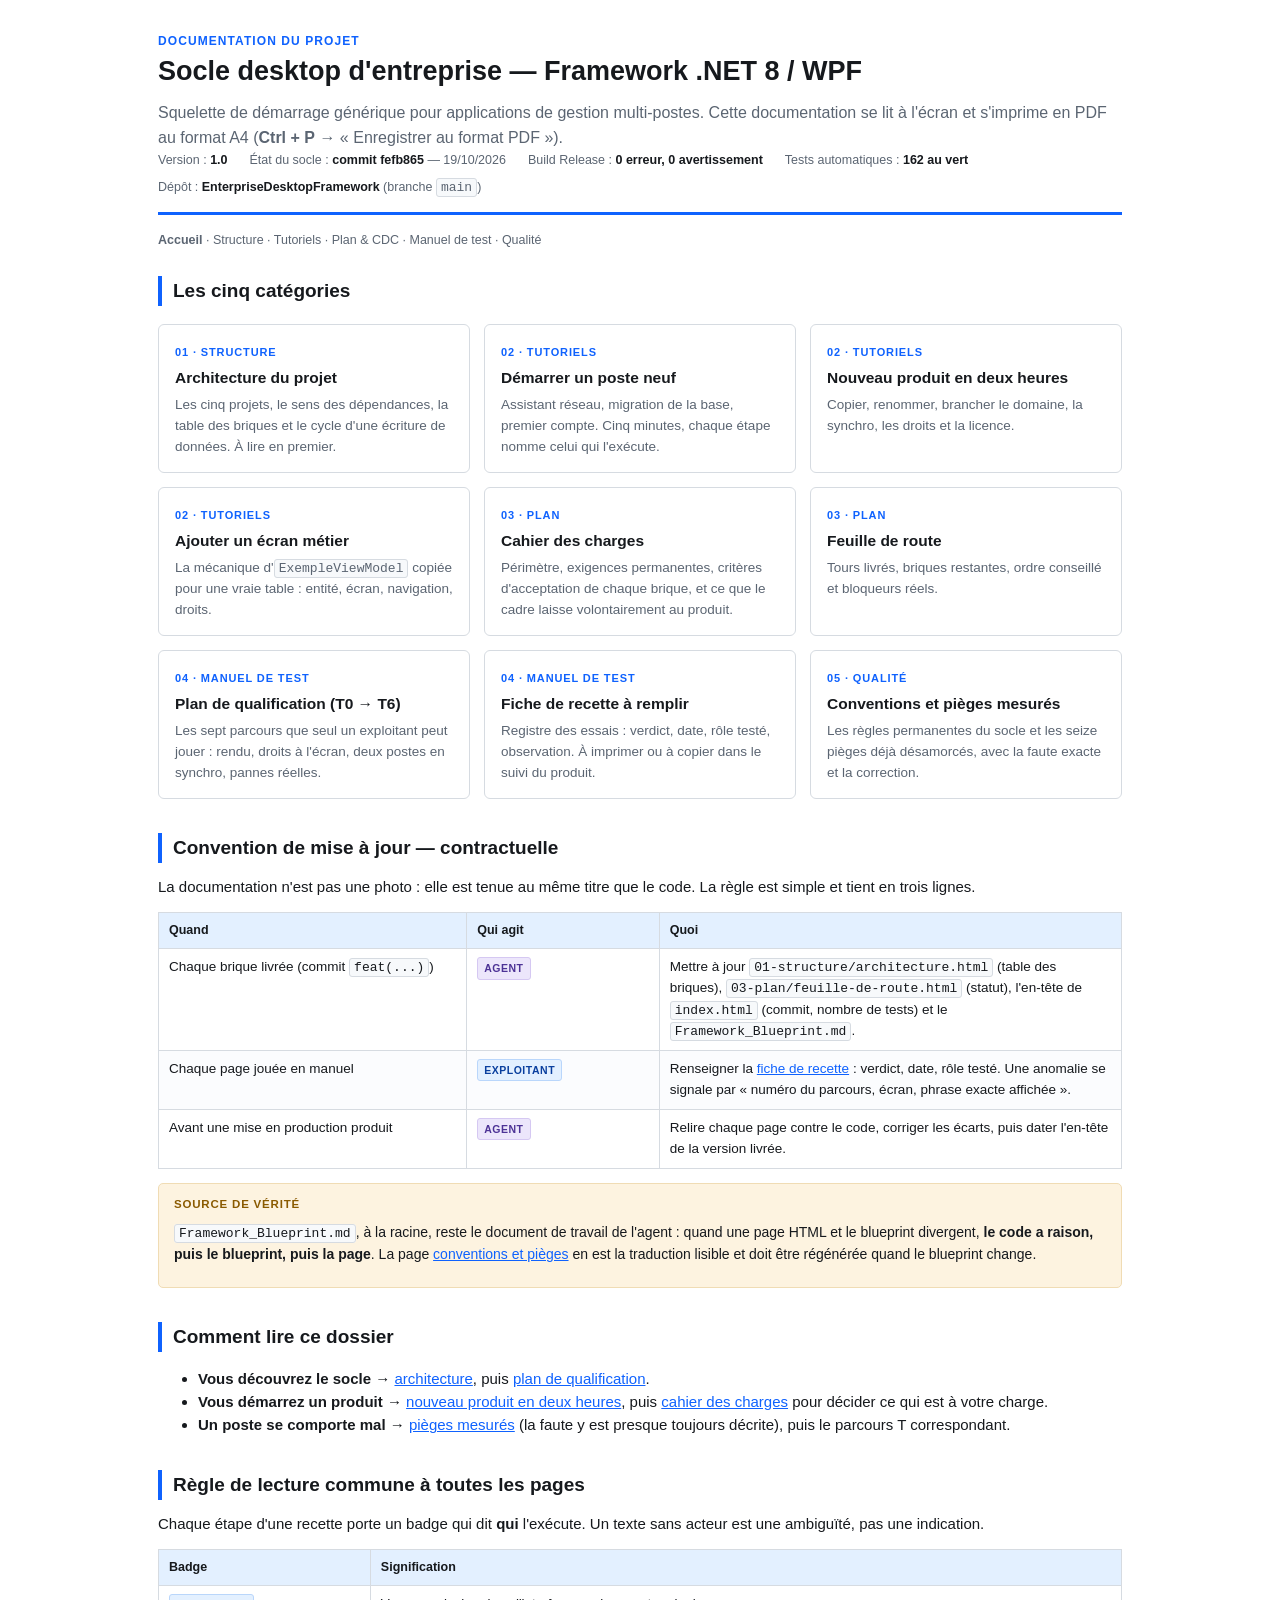
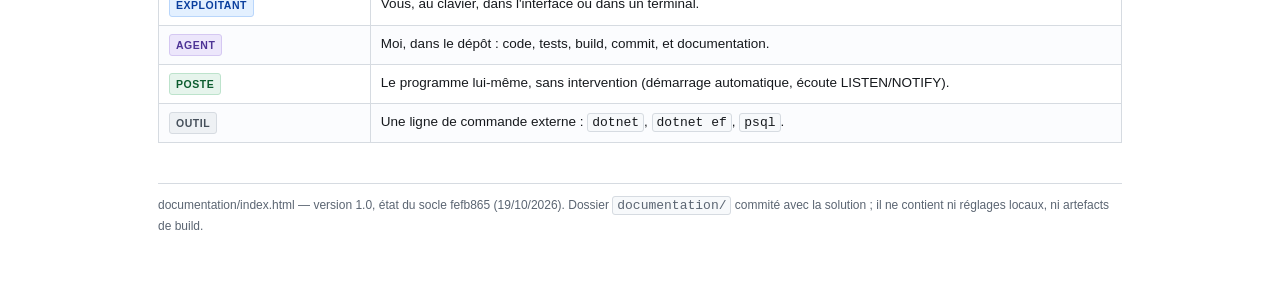
==== documentation/index.html @ ec5d283c "docs(doc) : dossier documentation HTML — structure, tutoriels, CDC, manuel de test, qualité Document" ====
<!DOCTYPE html>
<html lang="fr">
<head>
<meta charset="utf-8">
<meta name="viewport" content="width=device-width, initial-scale=1">
<title>Documentation — socle Framework .NET 8 / WPF</title>
<link rel="stylesheet" href="assets/doc.css">
</head>
<body>
<div class="wrap">

  <header class="page-head">
    <div class="rubrique">Documentation du projet</div>
    <h1>Socle desktop d'entreprise — Framework .NET 8 / WPF</h1>
    <p class="lede">Squelette de démarrage générique pour applications de gestion multi-postes.
      Cette documentation se lit à l'écran et s'imprime en PDF au format A4
      (<b>Ctrl&nbsp;+&nbsp;P</b> → «&nbsp;Enregistrer au format PDF&nbsp;»).</p>
    <div class="meta">
      <span>Version&nbsp;: <b>1.0</b></span>
      <span>État du socle&nbsp;: <b>commit fefb865</b> — 19/10/2026</span>
      <span>Build Release&nbsp;: <b>0 erreur, 0 avertissement</b></span>
      <span>Tests automatiques&nbsp;: <b>162 au vert</b></span>
      <span>Dépôt&nbsp;: <b>EnterpriseDesktopFramework</b> (branche <code>main</code>)</span>
    </div>
  </header>

  <nav class="fils">
    <b>Accueil</b> · Structure · Tutoriels · Plan &amp; CDC · Manuel de test · Qualité
  </nav>

  <h2>Les cinq catégories</h2>
  <div class="grille">
    <a class="carte" href="01-structure/architecture.html">
      <span class="dossier">01 · structure</span>
      <h3>Architecture du projet</h3>
      <p>Les cinq projets, le sens des dépendances, la table des briques et le cycle
        d'une écriture de données. À lire en premier.</p>
    </a>
    <a class="carte" href="02-tutoriels/demarrage-d-un-poste.html">
      <span class="dossier">02 · tutoriels</span>
      <h3>Démarrer un poste neuf</h3>
      <p>Assistant réseau, migration de la base, premier compte. Cinq minutes, chaque
        étape nomme celui qui l'exécute.</p>
    </a>
    <a class="carte" href="02-tutoriels/nouveau-produit.html">
      <span class="dossier">02 · tutoriels</span>
      <h3>Nouveau produit en deux heures</h3>
      <p>Copier, renommer, brancher le domaine, la synchro, les droits et la licence.</p>
    </a>
    <a class="carte" href="02-tutoriels/ajouter-ecran-metier.html">
      <span class="dossier">02 · tutoriels</span>
      <h3>Ajouter un écran métier</h3>
      <p>La mécanique d'<code>ExempleViewModel</code> copiée pour une vraie table :
        entité, écran, navigation, droits.</p>
    </a>
    <a class="carte" href="03-plan/cahier-des-charges.html">
      <span class="dossier">03 · plan</span>
      <h3>Cahier des charges</h3>
      <p>Périmètre, exigences permanentes, critères d'acceptation de chaque brique,
        et ce que le cadre laisse volontairement au produit.</p>
    </a>
    <a class="carte" href="03-plan/feuille-de-route.html">
      <span class="dossier">03 · plan</span>
      <h3>Feuille de route</h3>
      <p>Tours livrés, briques restantes, ordre conseillé et bloqueurs réels.</p>
    </a>
    <a class="carte" href="04-manuel-test/plan-de-qualification.html">
      <span class="dossier">04 · manuel de test</span>
      <h3>Plan de qualification (T0 → T6)</h3>
      <p>Les sept parcours que seul un exploitant peut jouer : rendu, droits à
        l'écran, deux postes en synchro, pannes réelles.</p>
    </a>
    <a class="carte" href="04-manuel-test/fiche-de-recette.html">
      <span class="dossier">04 · manuel de test</span>
      <h3>Fiche de recette à remplir</h3>
      <p>Registre des essais : verdict, date, rôle testé, observation. À imprimer
        ou à copier dans le suivi du produit.</p>
    </a>
    <a class="carte" href="05-qualite/conventions-et-pieges.html">
      <span class="dossier">05 · qualité</span>
      <h3>Conventions et pièges mesurés</h3>
      <p>Les règles permanentes du socle et les seize pièges déjà désamorcés,
        avec la faute exacte et la correction.</p>
    </a>
  </div>

  <h2>Convention de mise à jour — contractuelle</h2>
  <p>La documentation n'est pas une photo : elle est tenue au même titre que le code.
    La règle est simple et tient en trois lignes.</p>
  <table>
    <thead><tr><th style="width:32%">Quand</th><th style="width:20%">Qui agit</th><th>Quoi</th></tr></thead>
    <tbody>
      <tr>
        <td>Chaque brique livrée (commit <code>feat(...)</code>)</td>
        <td><span class="qui qui-agent">Agent</span></td>
        <td>Mettre à jour <code>01-structure/architecture.html</code> (table des briques),
          <code>03-plan/feuille-de-route.html</code> (statut), l'en-tête de <code>index.html</code>
          (commit, nombre de tests) et le <code>Framework_Blueprint.md</code>.</td>
      </tr>
      <tr>
        <td>Chaque page jouée en manuel</td>
        <td><span class="qui qui-vous">Exploitant</span></td>
        <td>Renseigner la <a href="04-manuel-test/fiche-de-recette.html">fiche de recette</a> :
          verdict, date, rôle testé. Une anomalie se signale par «&nbsp;numéro du parcours,
          écran, phrase exacte affichée&nbsp;».</td>
      </tr>
      <tr>
        <td>Avant une mise en production produit</td>
        <td><span class="qui qui-agent">Agent</span></td>
        <td>Relire chaque page contre le code, corriger les écarts, puis dater l'en-tête
          de la version livrée.</td>
      </tr>
    </tbody>
  </table>

  <div class="encadre attention">
    <span class="t">Source de vérité</span>
    <p><code>Framework_Blueprint.md</code>, à la racine, reste le document de travail de
      l'agent&nbsp;: quand une page HTML et le blueprint divergent, <b>le code a raison,
      puis le blueprint, puis la page</b>. La page <a href="05-qualite/conventions-et-pieges.html">conventions
      et pièges</a> en est la traduction lisible et doit être régénérée quand le blueprint change.</p>
  </div>

  <h2>Comment lire ce dossier</h2>
  <ul>
    <li><b>Vous découvrez le socle</b> → <a href="01-structure/architecture.html">architecture</a>,
      puis <a href="04-manuel-test/plan-de-qualification.html">plan de qualification</a>.</li>
    <li><b>Vous démarrez un produit</b> → <a href="02-tutoriels/nouveau-produit.html">nouveau produit
      en deux heures</a>, puis <a href="03-plan/cahier-des-charges.html">cahier des charges</a> pour
      décider ce qui est à votre charge.</li>
    <li><b>Un poste se comporte mal</b> → <a href="05-qualite/conventions-et-pieges.html">pièges mesurés</a>
      (la faute y est presque toujours décrite), puis le parcours T correspondant.</li>
  </ul>

  <h2>Règle de lecture commune à toutes les pages</h2>
  <p>Chaque étape d'une recette porte un badge qui dit <b>qui</b> l'exécute. Un texte
    sans acteur est une ambiguïté, pas une indication.</p>
  <table>
    <thead><tr><th style="width:22%">Badge</th><th>Signification</th></tr></thead>
    <tbody>
      <tr><td><span class="qui qui-vous">Exploitant</span></td>
        <td>Vous, au clavier, dans l'interface ou dans un terminal.</td></tr>
      <tr><td><span class="qui qui-agent">Agent</span></td>
        <td>Moi, dans le dépôt&nbsp;: code, tests, build, commit, et documentation.</td></tr>
      <tr><td><span class="qui qui-poste">Poste</span></td>
        <td>Le programme lui-même, sans intervention (démarrage automatique, écoute LISTEN/NOTIFY).</td></tr>
      <tr><td><span class="qui qui-outil">Outil</span></td>
        <td>Une ligne de commande externe&nbsp;: <code>dotnet</code>, <code>dotnet ef</code>, <code>psql</code>.</td></tr>
    </tbody>
  </table>

  <footer class="pied">
    documentation/index.html — version 1.0, état du socle fefb865 (19/10/2026).
    Dossier <code>documentation/</code> commité avec la solution ; il ne contient ni réglages
    locaux, ni artefacts de build.
  </footer>

</div>
</body>
</html>
---- documentation/assets/doc.css ----
/* Charte de la documentation du socle Framework — une seule feuille pour tout
   le dossier, pensée pour l'écran ET l'impression A4 (en-tête de page → PDF).
   Toute nouvelle page la référence en chemin relatif : ../assets/doc.css */

:root {
  --accent: #0f62fe;
  --accent-clair: #e3f0ff;
  --texte: #16191d;
  --texte-secondaire: #5b6572;
  --bord: #d6dbe1;
  --surface: #f7f9fb;
  --succes: #0e7a3c;
  --succes-clair: #e6f4ec;
  --alerte: #8a5a00;
  --alerte-clair: #fdf3e0;
  --danger: #b42318;
  --danger-clair: #fdeceb;
}

* { box-sizing: border-box; }

body {
  margin: 0;
  padding: 0;
  font-family: "Segoe UI", -apple-system, "Helvetica Neue", Arial, sans-serif;
  font-size: 15px;
  line-height: 1.55;
  color: var(--texte);
  background: #fff;
}

.wrap { max-width: 1020px; margin: 0 auto; padding: 32px 28px 72px; }

/* ── En-tête de page ─────────────────────────────────────────────── */
.page-head { border-bottom: 3px solid var(--accent); padding-bottom: 14px; margin-bottom: 6px; }
.page-head .rubrique {
  font-size: 12px; letter-spacing: .09em; text-transform: uppercase;
  color: var(--accent); font-weight: 700; margin-bottom: 4px;
}
.page-head h1 { font-size: 27px; line-height: 1.2; margin: 0 0 10px; font-weight: 650; }
.meta { display: flex; flex-wrap: wrap; gap: 8px 22px; font-size: 12.5px; color: var(--texte-secondaire); }
.meta b { color: var(--texte); font-weight: 600; }

.fils { font-size: 12.5px; margin: 16px 0 26px; color: var(--texte-secondaire); }
.fils a { color: var(--accent); text-decoration: none; }
.fils a:hover { text-decoration: underline; }

/* ── Titres courants ─────────────────────────────────────────────── */
h2 {
  font-size: 19px; margin: 34px 0 12px; padding-left: 11px;
  border-left: 4px solid var(--accent); font-weight: 650;
}
h3 { font-size: 15.5px; margin: 22px 0 8px; font-weight: 650; }
h2:first-of-type { margin-top: 24px; }
p { margin: 9px 0; }
.lede { font-size: 16px; color: var(--texte-secondaire); margin: 14px 0 0; }

/* ── Liens ───────────────────────────────────────────────────────── */
a { color: var(--accent); }
code {
  font-family: "Cascadia Mono", Consolas, "Courier New", monospace;
  font-size: 13px; background: var(--surface); border: 1px solid var(--bord);
  border-radius: 3px; padding: 1px 4px;
}
pre {
  background: var(--surface); border: 1px solid var(--bord); border-left: 3px solid var(--accent);
  border-radius: 4px; padding: 12px 14px; overflow-x: auto; margin: 12px 0;
}
pre code { background: none; border: none; padding: 0; font-size: 12.8px; line-height: 1.5; }

/* ── Tableaux ────────────────────────────────────────────────────── */
table { border-collapse: collapse; width: 100%; margin: 14px 0; font-size: 13.5px; }
th, td { border: 1px solid var(--bord); padding: 8px 10px; text-align: left; vertical-align: top; }
th { background: var(--accent-clair); font-weight: 650; font-size: 12.5px; }
tbody tr:nth-child(even) td { background: #fbfcfe; }

/* ── Badges d'acteur — « qui fait quoi » est obligatoire partout ──── */
.qui {
  display: inline-block; font-size: 10.5px; font-weight: 700; letter-spacing: .05em;
  text-transform: uppercase; border-radius: 3px; padding: 2px 6px; white-space: nowrap;
}
.qui-vous   { background: var(--accent-clair); color: #0a3f9e; border: 1px solid #b9d6fb; }
.qui-agent  { background: #ece6fb; color: #4d3396; border: 1px solid #d5c8f2; }
.qui-poste  { background: var(--succes-clair); color: #0b5c2e; border: 1px solid #bde3cc; }
.qui-outil  { background: #eef1f4; color: #46505b; border: 1px solid #d6dbe1; }

/* ── Statuts ─────────────────────────────────────────────────────── */
.statut { display: inline-block; font-size: 11.5px; font-weight: 650; border-radius: 10px; padding: 2px 9px; }
.livre    { background: var(--succes-clair); color: var(--succes); }
.en-cours { background: var(--alerte-clair); color: var(--alerte); }
.a-faire  { background: #eef1f4; color: #46505b; }
.hors     { background: var(--danger-clair); color: var(--danger); }

/* ── Encadrés ────────────────────────────────────────────────────── */
.encadre { border-radius: 5px; padding: 12px 15px; margin: 14px 0; border: 1px solid; font-size: 14px; }
.attendu   { background: var(--succes-clair); border-color: #bde3cc; }
.attendu .t { color: var(--succes); }
.attention { background: var(--alerte-clair); border-color: #f0dcb4; }
.attention .t { color: var(--alerte); }
.danger    { background: var(--danger-clair); border-color: #f3c7c3; }
.danger .t { color: var(--danger); }
.note      { background: var(--surface); border-color: var(--bord); }
.encadre .t { display: block; font-size: 11.5px; font-weight: 700; letter-spacing: .07em;
              text-transform: uppercase; margin-bottom: 5px; }

/* ── Parcours et fiches ──────────────────────────────────────────── */
.fiche {
  border: 1px solid var(--bord); border-radius: 6px; padding: 0 0 14px;
  margin: 18px 0; break-inside: avoid;
}
.fiche > h2 { margin: 0; padding: 11px 16px; border-left: none; border-bottom: 1px solid var(--bord);
              background: var(--surface); font-size: 16.5px; border-radius: 6px 6px 0 0; }
.fiche > .corps { padding: 0 16px; }
.pas { display: flex; gap: 12px; padding: 9px 0; border-bottom: 1px dashed #e6e9ee; break-inside: avoid; }
.pas:last-child { border-bottom: none; }
.pas .n {
  flex: 0 0 26px; height: 26px; border-radius: 13px; background: var(--accent); color: #fff;
  font-size: 12.5px; font-weight: 700; display: flex; align-items: center; justify-content: center;
}
.pas .c { flex: 1; }
.pas .c p:first-child { margin-top: 2px; }

/* ── Sommaire de catégorie (accueil) ─────────────────────────────── */
.grille { display: grid; grid-template-columns: repeat(auto-fit, minmax(290px, 1fr)); gap: 14px; margin: 18px 0; }
.carte {
  display: block; border: 1px solid var(--bord); border-radius: 6px; padding: 14px 16px;
  text-decoration: none; color: inherit; background: #fff; break-inside: avoid;
}
.carte:hover { border-color: var(--accent); box-shadow: 0 1px 5px rgba(15, 98, 254, .13); }
.carte .dossier { font-size: 11px; letter-spacing: .08em; text-transform: uppercase; color: var(--accent); font-weight: 700; }
.carte h3 { margin: 4px 0 5px; font-size: 15.5px; }
.carte p { margin: 0; font-size: 13.5px; color: var(--texte-secondaire); }

/* ── Champs à remplir de la fiche de recette ─────────────────────── */
.champ {
  display: inline-block; min-width: 120px; border-bottom: 1px solid #9aa4b0;
  height: 17px; vertical-align: bottom;
}
.couleur-case { background: #fffdf5; }

/* ── Pied de page ────────────────────────────────────────────────── */
.pied { margin-top: 40px; padding-top: 12px; border-top: 1px solid var(--bord);
        font-size: 12px; color: var(--texte-secondaire); }

/* ── Impression / PDF ────────────────────────────────────────────── */
@media print {
  body { font-size: 10.5pt; }
  .wrap { max-width: none; padding: 0; }
  .fils, .no-print { display: none !important; }
  a { color: inherit; text-decoration: none; }
  h2, .carte, .fiche, pre, table { break-inside: avoid; }
  @page { size: A4; margin: 16mm 14mm; }
}
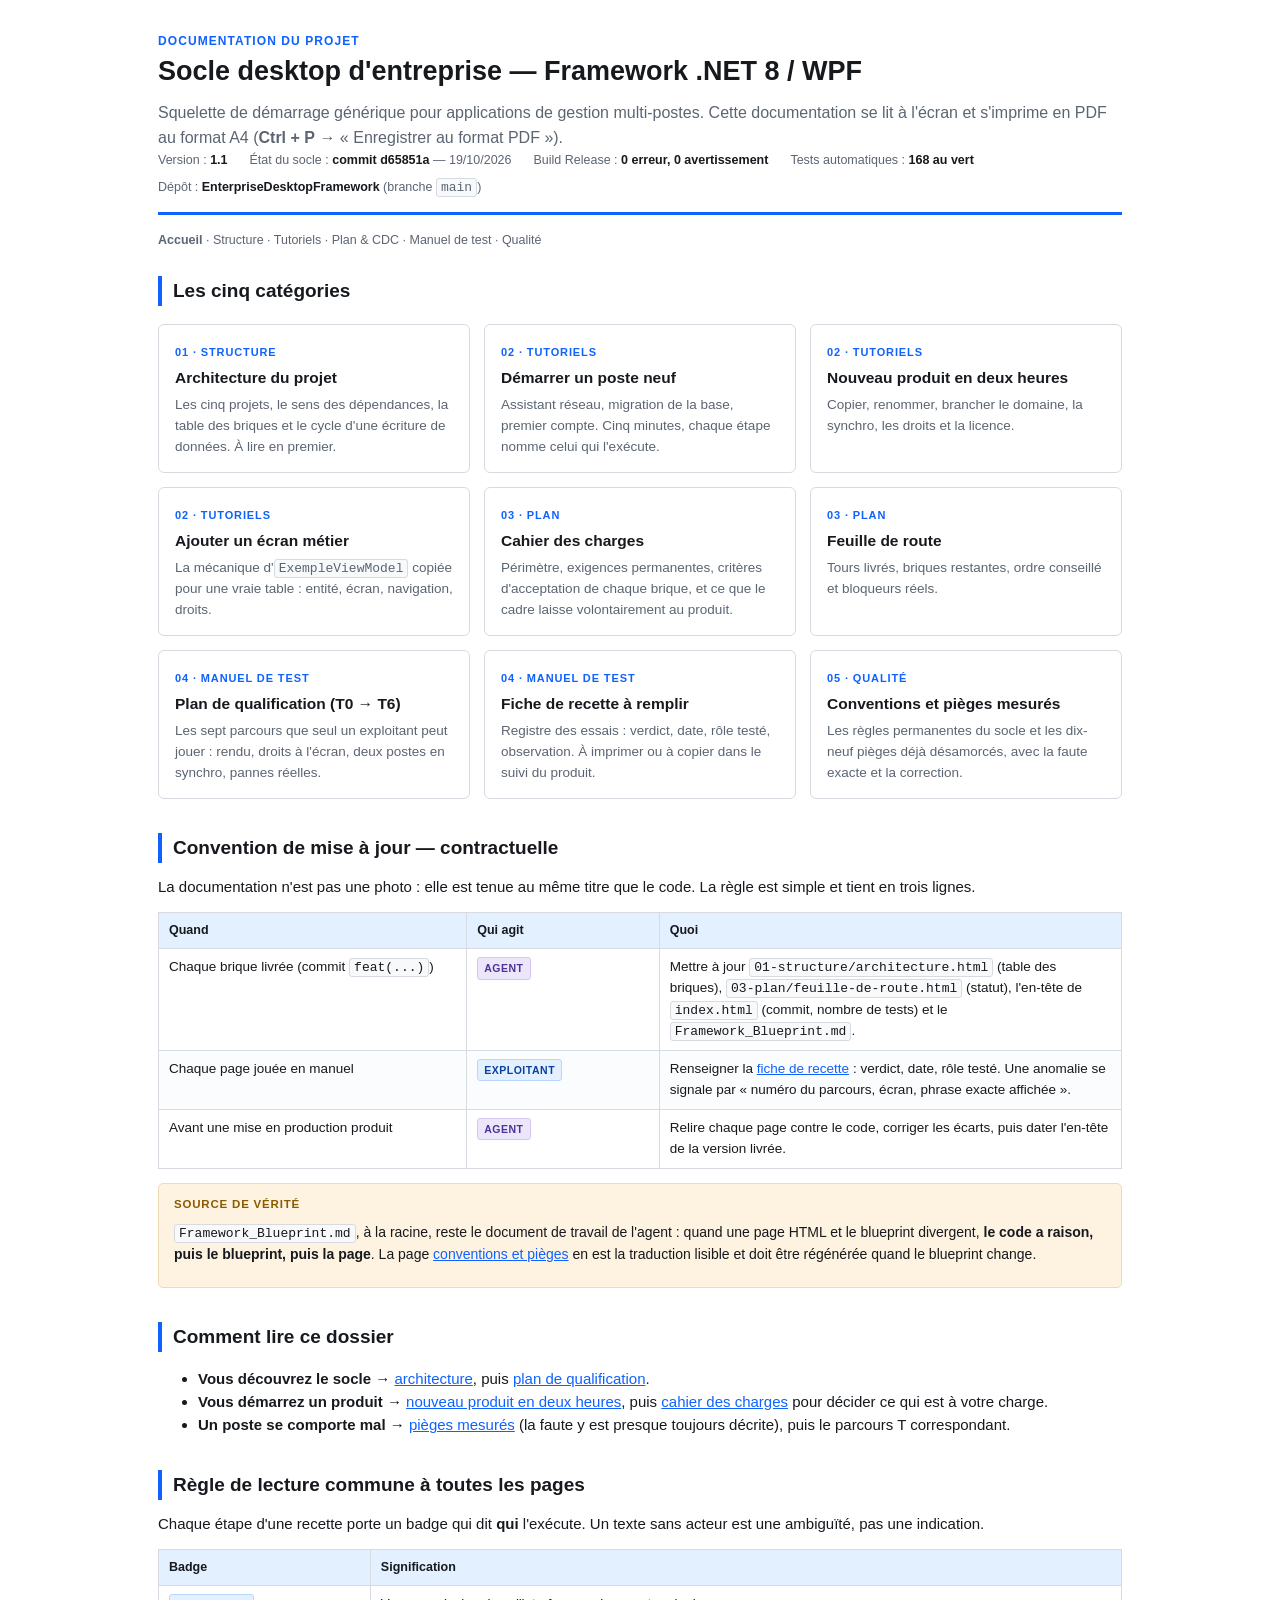
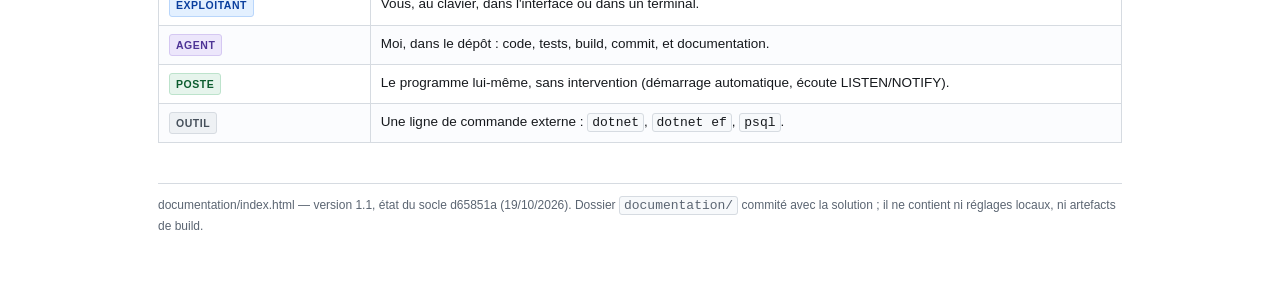
==== commit 160afe93: "docs(doc) : alignement sur d65851a — premier jeu manuel réellement joué Application du contrat de mi" ====
--- a/documentation/index.html
+++ b/documentation/index.html
@@ -16,10 +16,10 @@
       Cette documentation se lit à l'écran et s'imprime en PDF au format A4
       (<b>Ctrl&nbsp;+&nbsp;P</b> → «&nbsp;Enregistrer au format PDF&nbsp;»).</p>
     <div class="meta">
-      <span>Version&nbsp;: <b>1.0</b></span>
-      <span>État du socle&nbsp;: <b>commit fefb865</b> — 19/10/2026</span>
+      <span>Version&nbsp;: <b>1.1</b></span>
+      <span>État du socle&nbsp;: <b>commit d65851a</b> — 19/10/2026</span>
       <span>Build Release&nbsp;: <b>0 erreur, 0 avertissement</b></span>
-      <span>Tests automatiques&nbsp;: <b>162 au vert</b></span>
+      <span>Tests automatiques&nbsp;: <b>168 au vert</b></span>
       <span>Dépôt&nbsp;: <b>EnterpriseDesktopFramework</b> (branche <code>main</code>)</span>
     </div>
   </header>
@@ -79,7 +79,7 @@
     <a class="carte" href="05-qualite/conventions-et-pieges.html">
       <span class="dossier">05 · qualité</span>
       <h3>Conventions et pièges mesurés</h3>
-      <p>Les règles permanentes du socle et les seize pièges déjà désamorcés,
+      <p>Les règles permanentes du socle et les dix-neuf pièges déjà désamorcés,
         avec la faute exacte et la correction.</p>
     </a>
   </div>
@@ -150,7 +150,7 @@
   </table>
 
   <footer class="pied">
-    documentation/index.html — version 1.0, état du socle fefb865 (19/10/2026).
+    documentation/index.html — version 1.1, état du socle d65851a (19/10/2026).
     Dossier <code>documentation/</code> commité avec la solution ; il ne contient ni réglages
     locaux, ni artefacts de build.
   </footer>
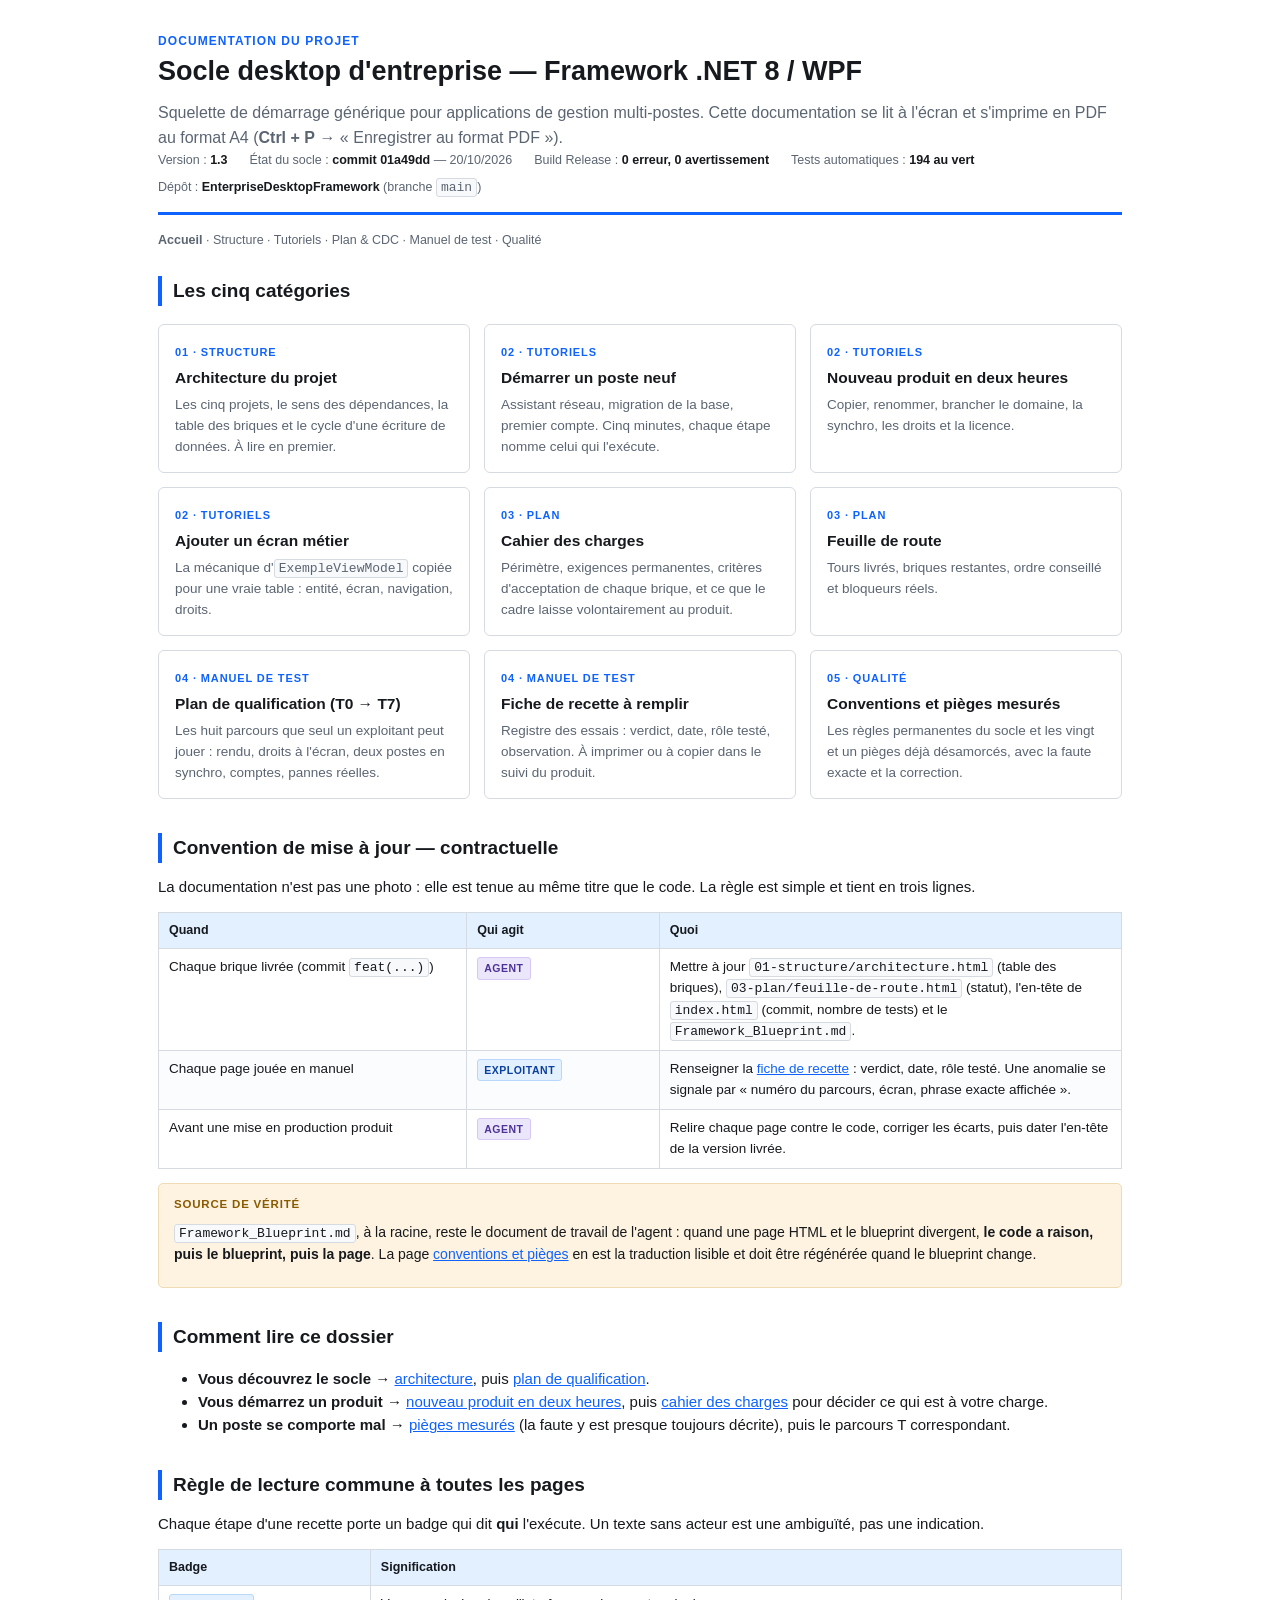
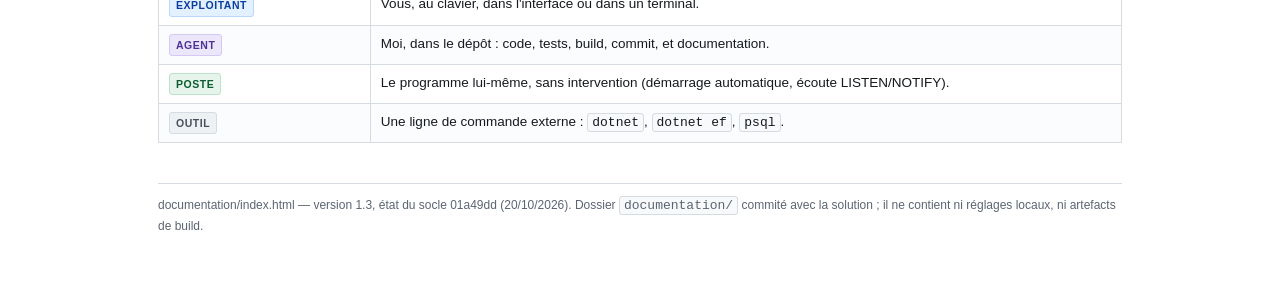
==== commit 8c6b14f2: "docs(doc) : alignement sur l'écran Comptes — T7 ajouté, le second compte sans SQL L'exploitant deman" ====
--- a/documentation/index.html
+++ b/documentation/index.html
@@ -16,10 +16,10 @@
       Cette documentation se lit à l'écran et s'imprime en PDF au format A4
       (<b>Ctrl&nbsp;+&nbsp;P</b> → «&nbsp;Enregistrer au format PDF&nbsp;»).</p>
     <div class="meta">
-      <span>Version&nbsp;: <b>1.1</b></span>
-      <span>État du socle&nbsp;: <b>commit d65851a</b> — 19/10/2026</span>
+      <span>Version&nbsp;: <b>1.3</b></span>
+      <span>État du socle&nbsp;: <b>commit 01a49dd</b> — 20/10/2026</span>
       <span>Build Release&nbsp;: <b>0 erreur, 0 avertissement</b></span>
-      <span>Tests automatiques&nbsp;: <b>168 au vert</b></span>
+      <span>Tests automatiques&nbsp;: <b>194 au vert</b></span>
       <span>Dépôt&nbsp;: <b>EnterpriseDesktopFramework</b> (branche <code>main</code>)</span>
     </div>
   </header>
@@ -66,9 +66,9 @@
     </a>
     <a class="carte" href="04-manuel-test/plan-de-qualification.html">
       <span class="dossier">04 · manuel de test</span>
-      <h3>Plan de qualification (T0 → T6)</h3>
-      <p>Les sept parcours que seul un exploitant peut jouer : rendu, droits à
-        l'écran, deux postes en synchro, pannes réelles.</p>
+      <h3>Plan de qualification (T0 → T7)</h3>
+      <p>Les huit parcours que seul un exploitant peut jouer : rendu, droits à
+        l'écran, deux postes en synchro, comptes, pannes réelles.</p>
     </a>
     <a class="carte" href="04-manuel-test/fiche-de-recette.html">
       <span class="dossier">04 · manuel de test</span>
@@ -79,7 +79,7 @@
     <a class="carte" href="05-qualite/conventions-et-pieges.html">
       <span class="dossier">05 · qualité</span>
       <h3>Conventions et pièges mesurés</h3>
-      <p>Les règles permanentes du socle et les dix-neuf pièges déjà désamorcés,
+      <p>Les règles permanentes du socle et les vingt et un pièges déjà désamorcés,
         avec la faute exacte et la correction.</p>
     </a>
   </div>
@@ -150,7 +150,7 @@
   </table>
 
   <footer class="pied">
-    documentation/index.html — version 1.1, état du socle d65851a (19/10/2026).
+    documentation/index.html — version 1.3, état du socle 01a49dd (20/10/2026).
     Dossier <code>documentation/</code> commité avec la solution ; il ne contient ni réglages
     locaux, ni artefacts de build.
   </footer>
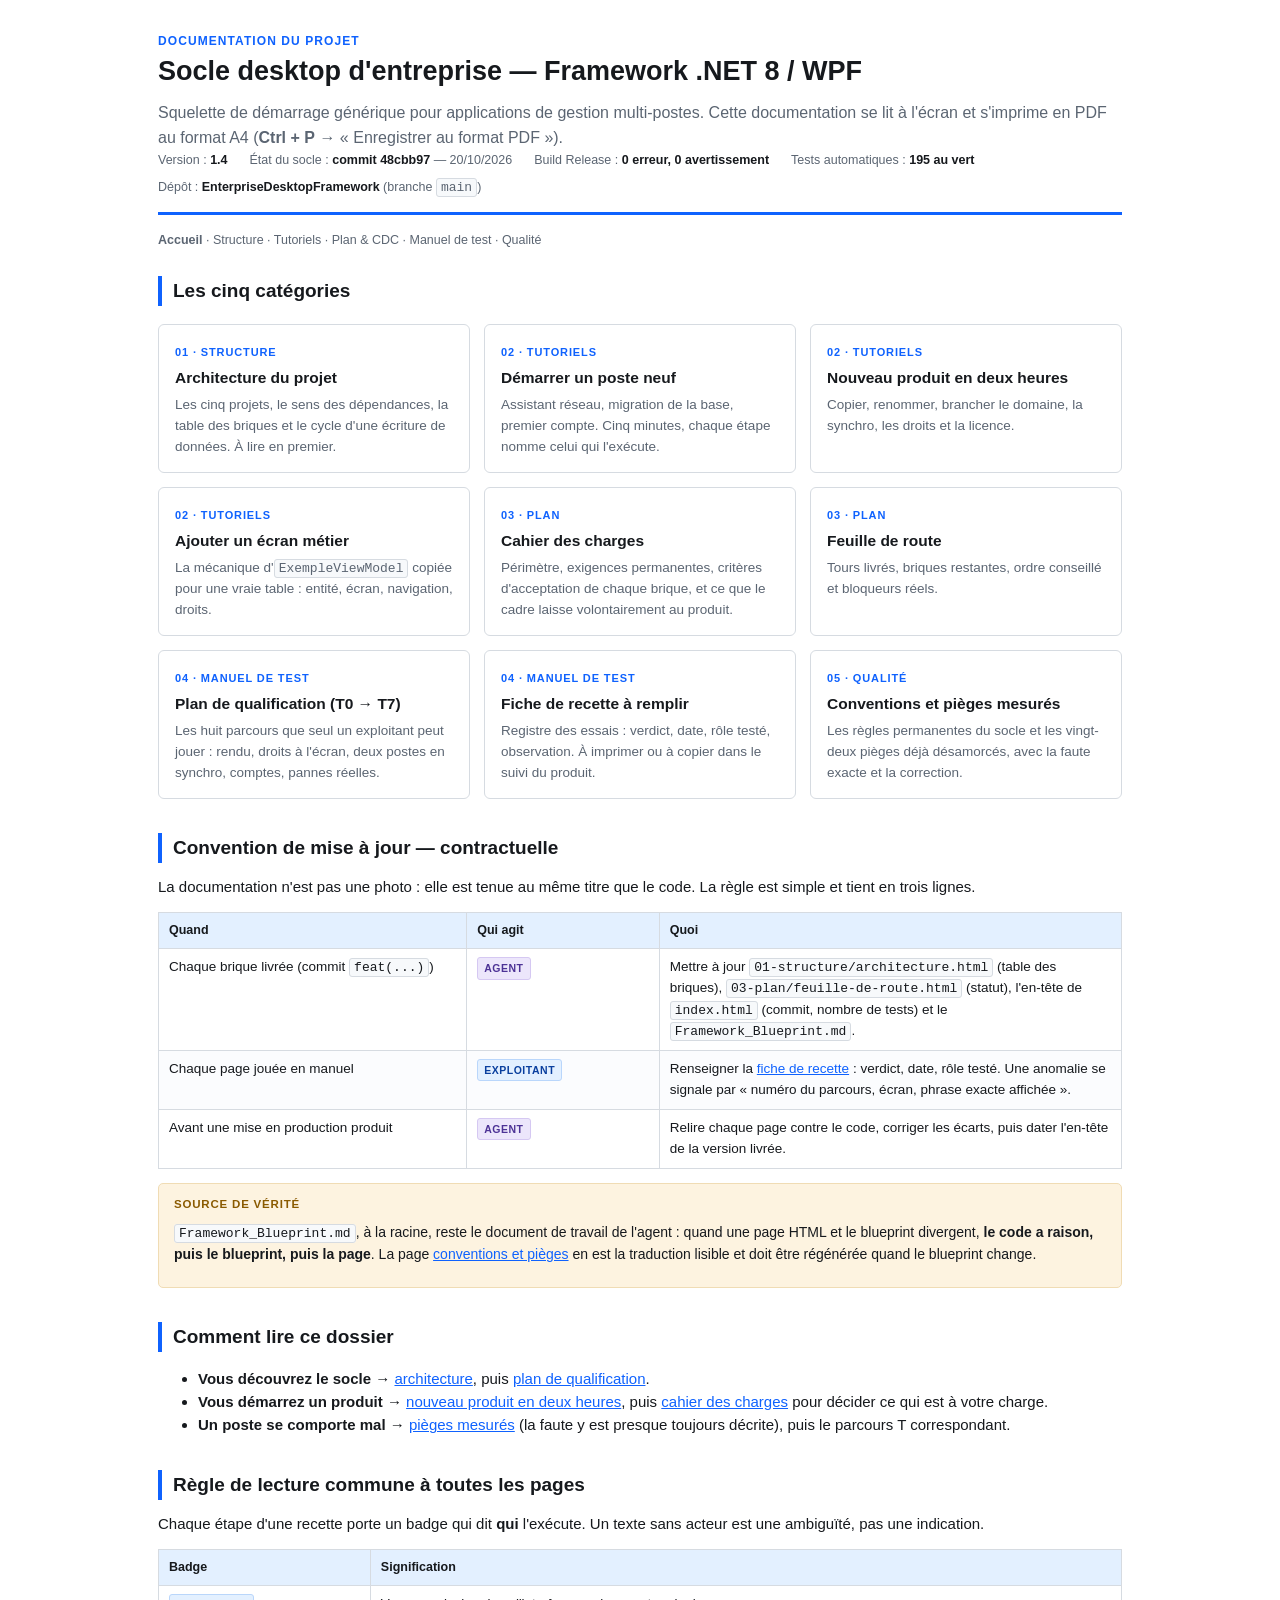
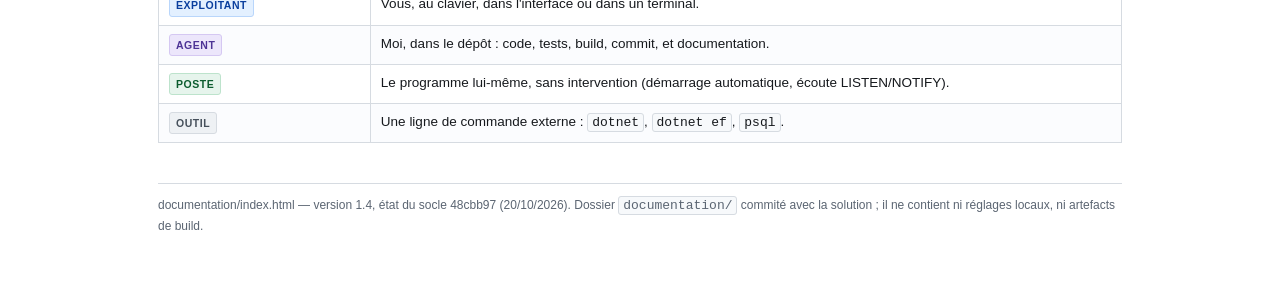
==== commit 9535dab6: "docs(doc) : anomalie T5 consignée — le bouton Recharger était bien un défaut L'exploitant a créé son" ====
--- a/documentation/index.html
+++ b/documentation/index.html
@@ -16,10 +16,10 @@
       Cette documentation se lit à l'écran et s'imprime en PDF au format A4
       (<b>Ctrl&nbsp;+&nbsp;P</b> → «&nbsp;Enregistrer au format PDF&nbsp;»).</p>
     <div class="meta">
-      <span>Version&nbsp;: <b>1.3</b></span>
-      <span>État du socle&nbsp;: <b>commit 01a49dd</b> — 20/10/2026</span>
+      <span>Version&nbsp;: <b>1.4</b></span>
+      <span>État du socle&nbsp;: <b>commit 48cbb97</b> — 20/10/2026</span>
       <span>Build Release&nbsp;: <b>0 erreur, 0 avertissement</b></span>
-      <span>Tests automatiques&nbsp;: <b>194 au vert</b></span>
+      <span>Tests automatiques&nbsp;: <b>195 au vert</b></span>
       <span>Dépôt&nbsp;: <b>EnterpriseDesktopFramework</b> (branche <code>main</code>)</span>
     </div>
   </header>
@@ -79,7 +79,7 @@
     <a class="carte" href="05-qualite/conventions-et-pieges.html">
       <span class="dossier">05 · qualité</span>
       <h3>Conventions et pièges mesurés</h3>
-      <p>Les règles permanentes du socle et les vingt et un pièges déjà désamorcés,
+      <p>Les règles permanentes du socle et les vingt-deux pièges déjà désamorcés,
         avec la faute exacte et la correction.</p>
     </a>
   </div>
@@ -150,7 +150,7 @@
   </table>
 
   <footer class="pied">
-    documentation/index.html — version 1.3, état du socle 01a49dd (20/10/2026).
+    documentation/index.html — version 1.4, état du socle 48cbb97 (20/10/2026).
     Dossier <code>documentation/</code> commité avec la solution ; il ne contient ni réglages
     locaux, ni artefacts de build.
   </footer>
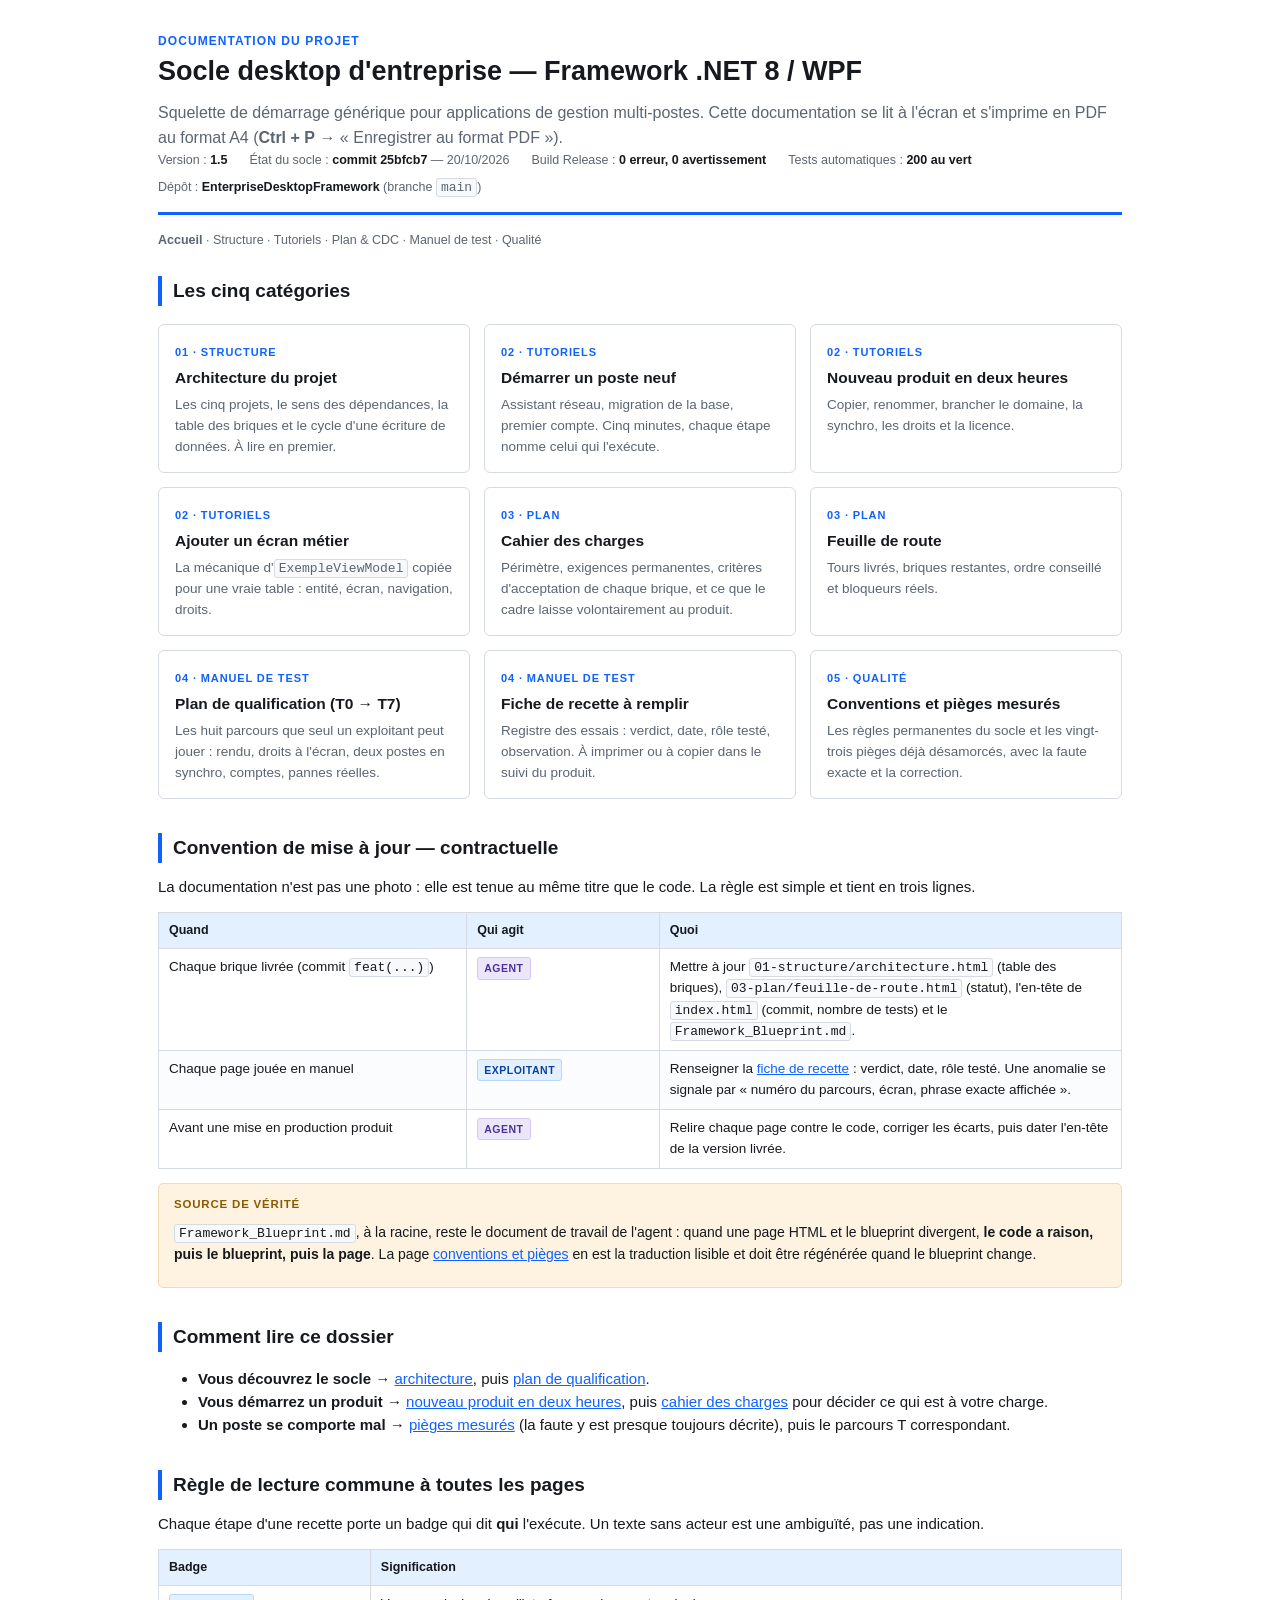
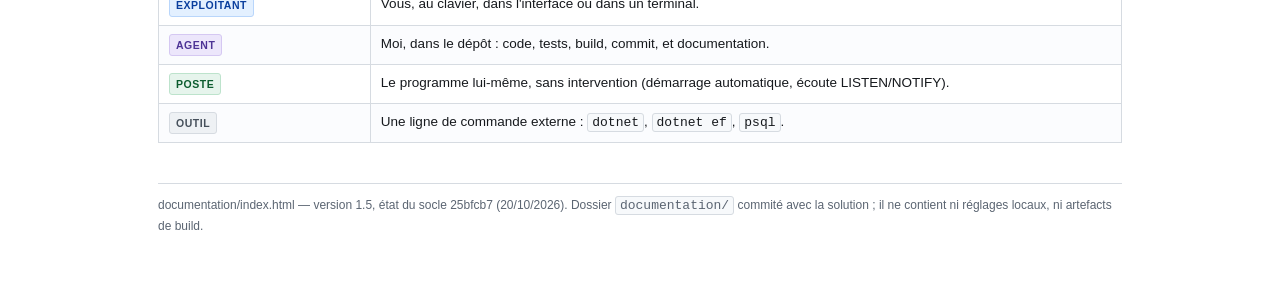
==== commit f56df007: "docs(doc) : alignement sur 25bfcb7 — « Porté par » à l'écran Rôles La brique de code ajoute une lect" ====
--- a/documentation/index.html
+++ b/documentation/index.html
@@ -16,10 +16,10 @@
       Cette documentation se lit à l'écran et s'imprime en PDF au format A4
       (<b>Ctrl&nbsp;+&nbsp;P</b> → «&nbsp;Enregistrer au format PDF&nbsp;»).</p>
     <div class="meta">
-      <span>Version&nbsp;: <b>1.4</b></span>
-      <span>État du socle&nbsp;: <b>commit 48cbb97</b> — 20/10/2026</span>
+      <span>Version&nbsp;: <b>1.5</b></span>
+      <span>État du socle&nbsp;: <b>commit 25bfcb7</b> — 20/10/2026</span>
       <span>Build Release&nbsp;: <b>0 erreur, 0 avertissement</b></span>
-      <span>Tests automatiques&nbsp;: <b>195 au vert</b></span>
+      <span>Tests automatiques&nbsp;: <b>200 au vert</b></span>
       <span>Dépôt&nbsp;: <b>EnterpriseDesktopFramework</b> (branche <code>main</code>)</span>
     </div>
   </header>
@@ -79,7 +79,7 @@
     <a class="carte" href="05-qualite/conventions-et-pieges.html">
       <span class="dossier">05 · qualité</span>
       <h3>Conventions et pièges mesurés</h3>
-      <p>Les règles permanentes du socle et les vingt-deux pièges déjà désamorcés,
+      <p>Les règles permanentes du socle et les vingt-trois pièges déjà désamorcés,
         avec la faute exacte et la correction.</p>
     </a>
   </div>
@@ -150,7 +150,7 @@
   </table>
 
   <footer class="pied">
-    documentation/index.html — version 1.4, état du socle 48cbb97 (20/10/2026).
+    documentation/index.html — version 1.5, état du socle 25bfcb7 (20/10/2026).
     Dossier <code>documentation/</code> commité avec la solution ; il ne contient ni réglages
     locaux, ni artefacts de build.
   </footer>
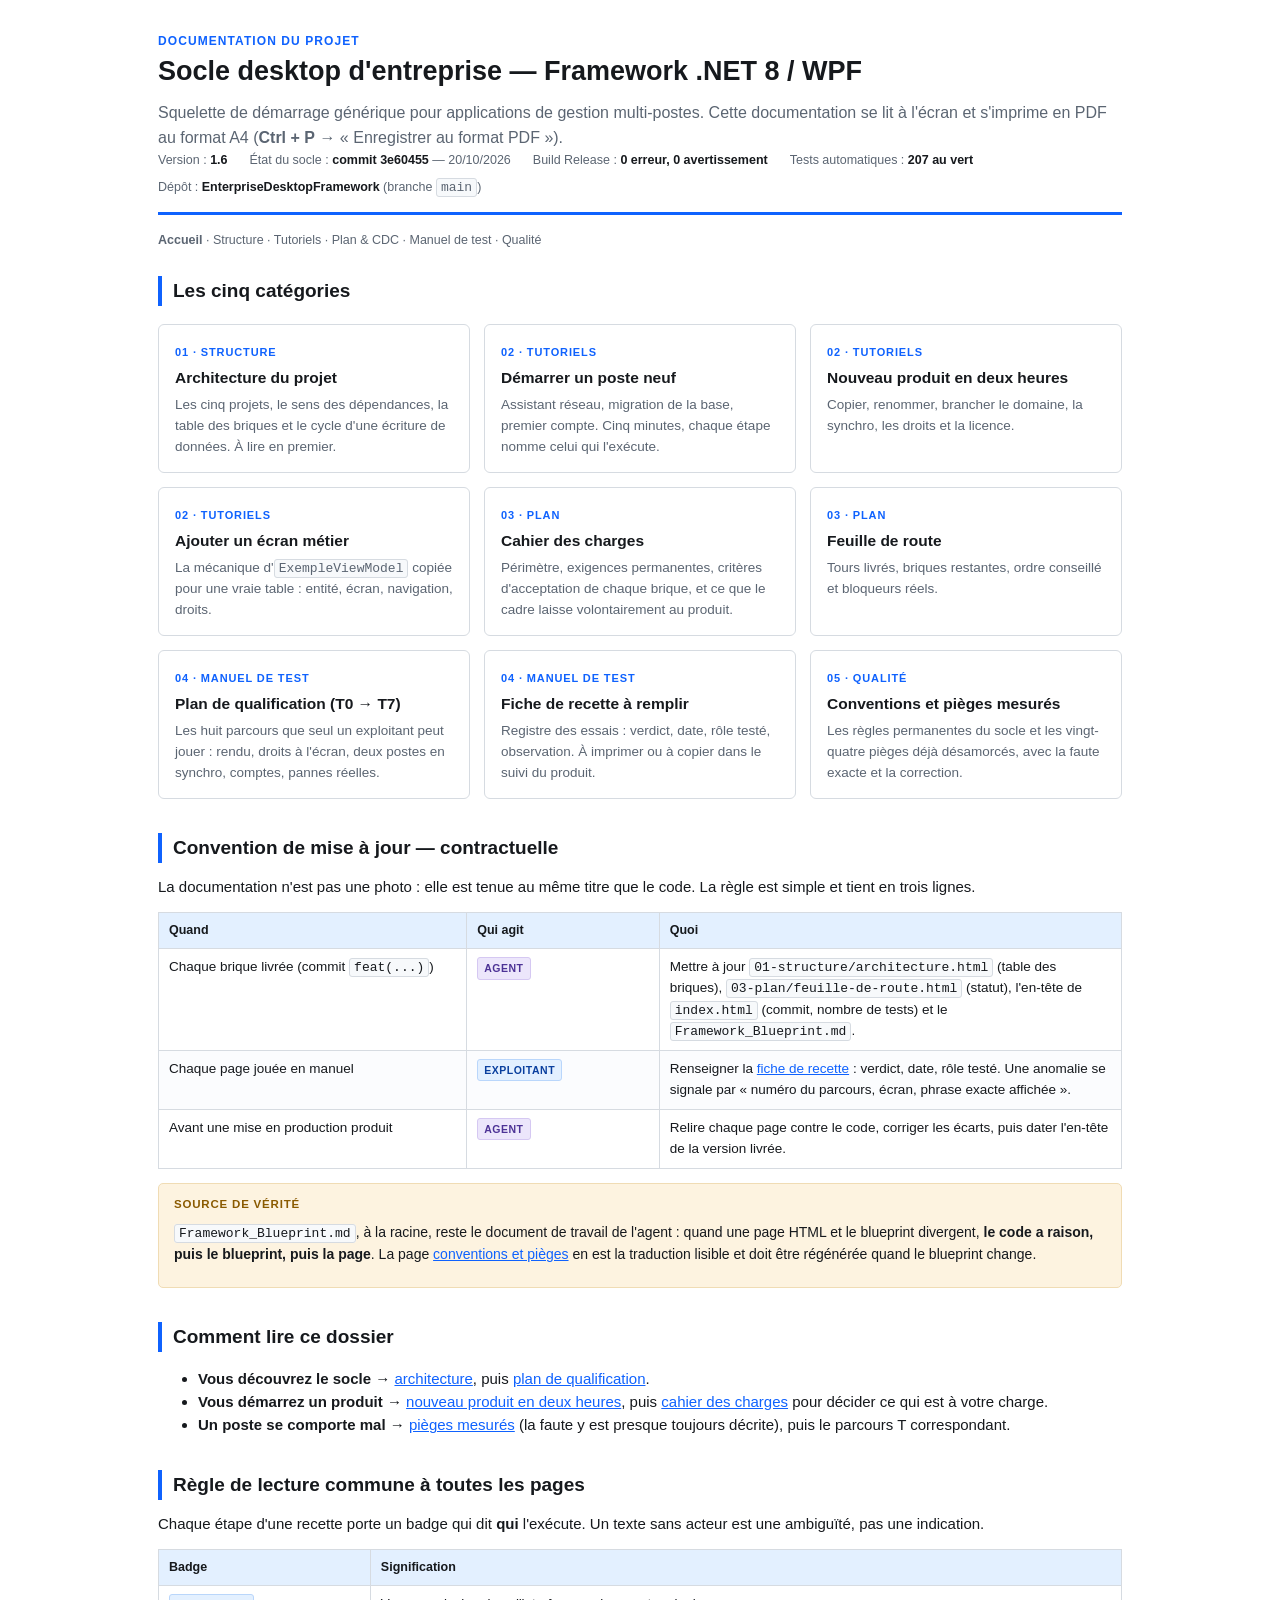
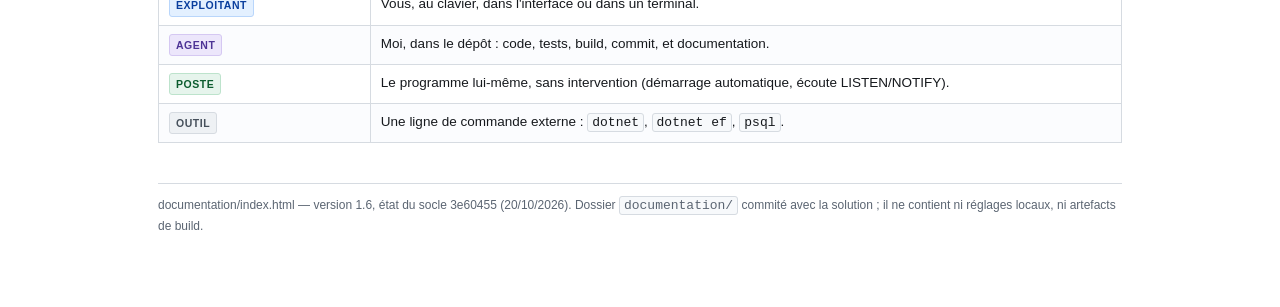
==== commit 4806340b: "docs(doc) : alignement sur 3e60455 — le crash de rendu est consigné L'Exploitant a ouvert un écran q" ====
--- a/documentation/index.html
+++ b/documentation/index.html
@@ -16,10 +16,10 @@
       Cette documentation se lit à l'écran et s'imprime en PDF au format A4
       (<b>Ctrl&nbsp;+&nbsp;P</b> → «&nbsp;Enregistrer au format PDF&nbsp;»).</p>
     <div class="meta">
-      <span>Version&nbsp;: <b>1.5</b></span>
-      <span>État du socle&nbsp;: <b>commit 25bfcb7</b> — 20/10/2026</span>
+      <span>Version&nbsp;: <b>1.6</b></span>
+      <span>État du socle&nbsp;: <b>commit 3e60455</b> — 20/10/2026</span>
       <span>Build Release&nbsp;: <b>0 erreur, 0 avertissement</b></span>
-      <span>Tests automatiques&nbsp;: <b>200 au vert</b></span>
+      <span>Tests automatiques&nbsp;: <b>207 au vert</b></span>
       <span>Dépôt&nbsp;: <b>EnterpriseDesktopFramework</b> (branche <code>main</code>)</span>
     </div>
   </header>
@@ -79,7 +79,7 @@
     <a class="carte" href="05-qualite/conventions-et-pieges.html">
       <span class="dossier">05 · qualité</span>
       <h3>Conventions et pièges mesurés</h3>
-      <p>Les règles permanentes du socle et les vingt-trois pièges déjà désamorcés,
+      <p>Les règles permanentes du socle et les vingt-quatre pièges déjà désamorcés,
         avec la faute exacte et la correction.</p>
     </a>
   </div>
@@ -150,7 +150,7 @@
   </table>
 
   <footer class="pied">
-    documentation/index.html — version 1.5, état du socle 25bfcb7 (20/10/2026).
+    documentation/index.html — version 1.6, état du socle 3e60455 (20/10/2026).
     Dossier <code>documentation/</code> commité avec la solution ; il ne contient ni réglages
     locaux, ni artefacts de build.
   </footer>
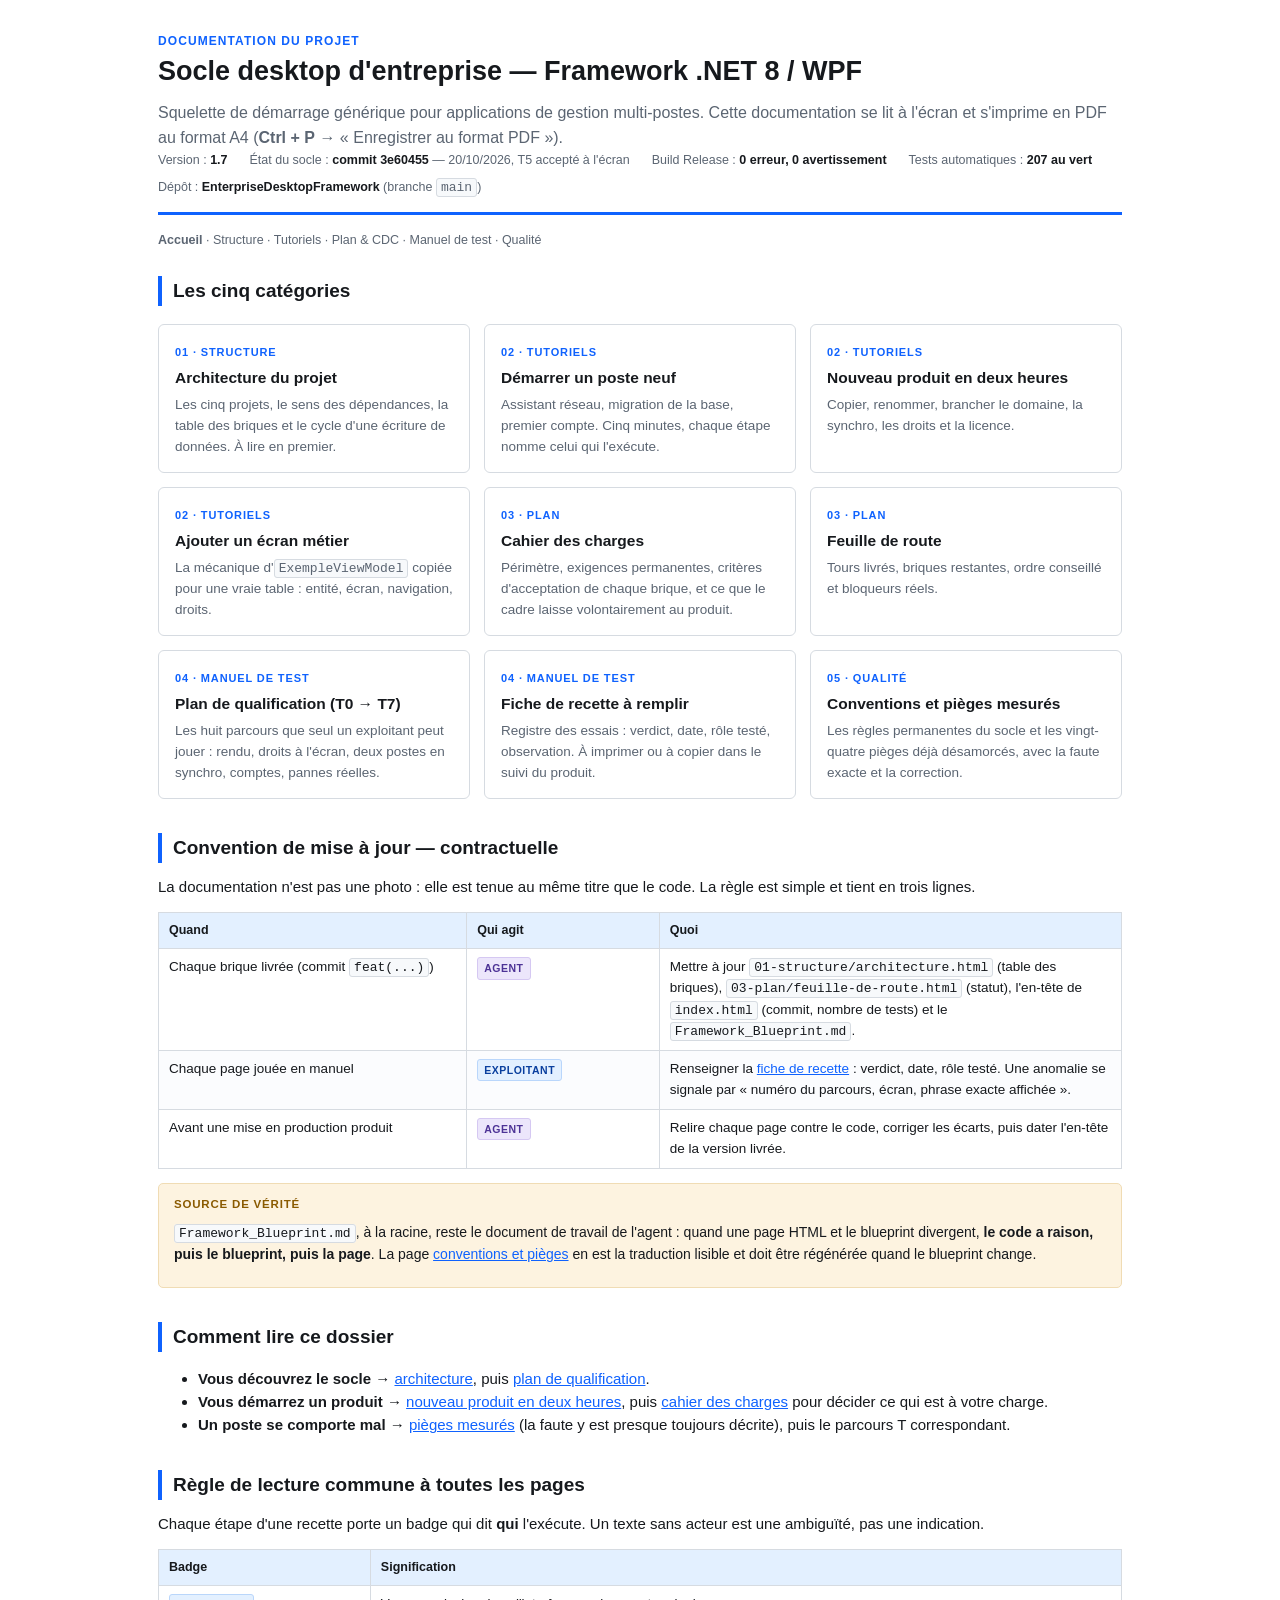
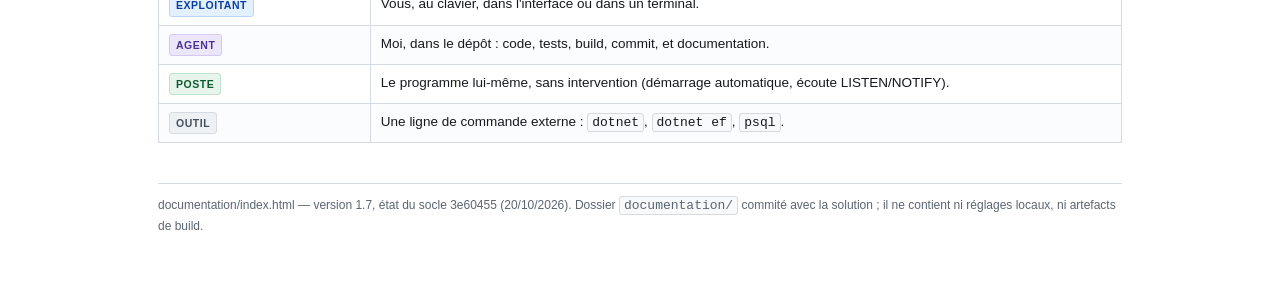
==== commit 558072df: "docs(doc) : T5 accepté à l'écran — le premier verdict venu d'un écran ouvert L'exploitant a rejoué T" ====
--- a/documentation/index.html
+++ b/documentation/index.html
@@ -16,8 +16,8 @@
       Cette documentation se lit à l'écran et s'imprime en PDF au format A4
       (<b>Ctrl&nbsp;+&nbsp;P</b> → «&nbsp;Enregistrer au format PDF&nbsp;»).</p>
     <div class="meta">
-      <span>Version&nbsp;: <b>1.6</b></span>
-      <span>État du socle&nbsp;: <b>commit 3e60455</b> — 20/10/2026</span>
+      <span>Version&nbsp;: <b>1.7</b></span>
+      <span>État du socle&nbsp;: <b>commit 3e60455</b> — 20/10/2026, T5 accepté à l'écran</span>
       <span>Build Release&nbsp;: <b>0 erreur, 0 avertissement</b></span>
       <span>Tests automatiques&nbsp;: <b>207 au vert</b></span>
       <span>Dépôt&nbsp;: <b>EnterpriseDesktopFramework</b> (branche <code>main</code>)</span>
@@ -150,7 +150,7 @@
   </table>
 
   <footer class="pied">
-    documentation/index.html — version 1.6, état du socle 3e60455 (20/10/2026).
+    documentation/index.html — version 1.7, état du socle 3e60455 (20/10/2026).
     Dossier <code>documentation/</code> commité avec la solution ; il ne contient ni réglages
     locaux, ni artefacts de build.
   </footer>
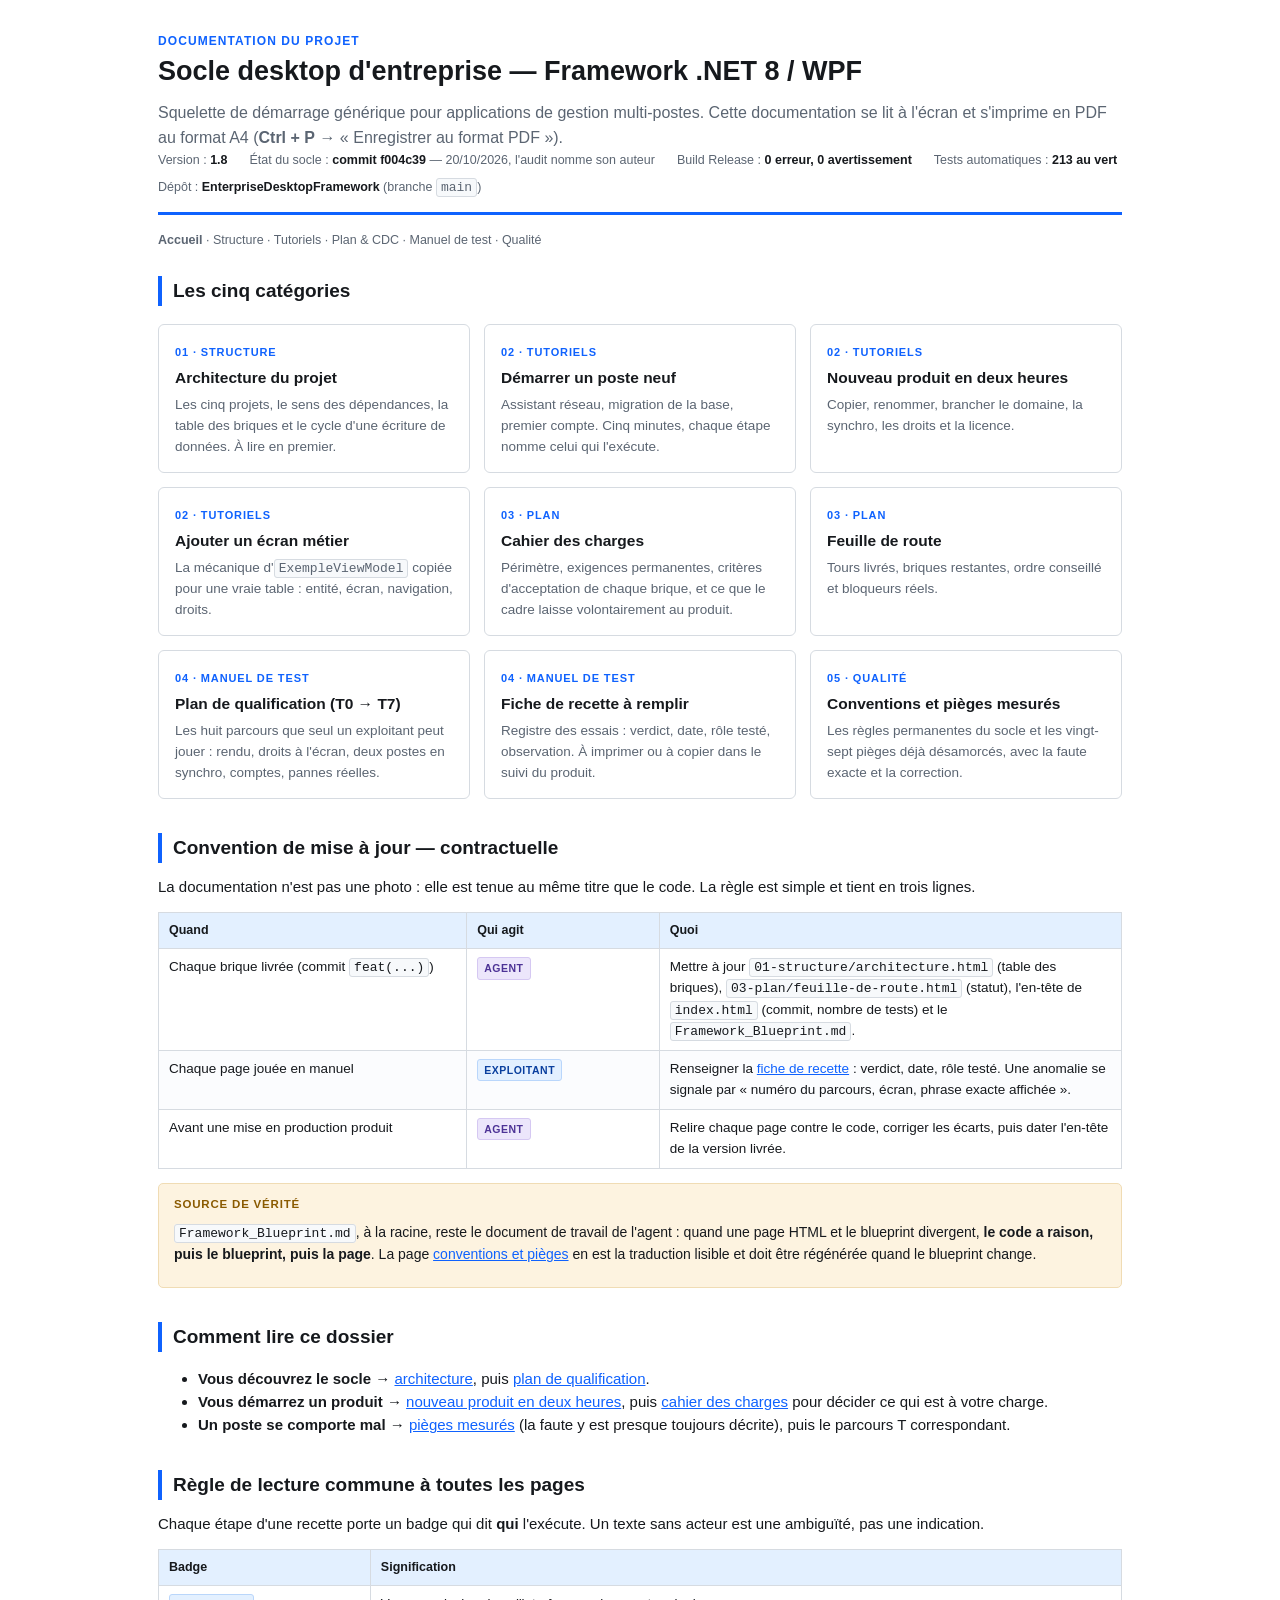
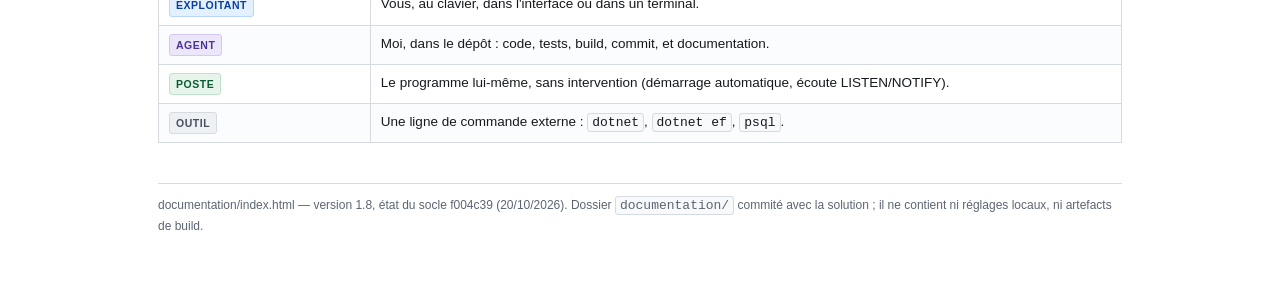
==== commit c82217ea: "docs(doc) : alignement sur f004c39 — l'audit a désormais un nom à montrer Le blueprint, l'architectu" ====
--- a/documentation/index.html
+++ b/documentation/index.html
@@ -16,10 +16,10 @@
       Cette documentation se lit à l'écran et s'imprime en PDF au format A4
       (<b>Ctrl&nbsp;+&nbsp;P</b> → «&nbsp;Enregistrer au format PDF&nbsp;»).</p>
     <div class="meta">
-      <span>Version&nbsp;: <b>1.7</b></span>
-      <span>État du socle&nbsp;: <b>commit 3e60455</b> — 20/10/2026, T5 accepté à l'écran</span>
+      <span>Version&nbsp;: <b>1.8</b></span>
+      <span>État du socle&nbsp;: <b>commit f004c39</b> — 20/10/2026, l'audit nomme son auteur</span>
       <span>Build Release&nbsp;: <b>0 erreur, 0 avertissement</b></span>
-      <span>Tests automatiques&nbsp;: <b>207 au vert</b></span>
+      <span>Tests automatiques&nbsp;: <b>213 au vert</b></span>
       <span>Dépôt&nbsp;: <b>EnterpriseDesktopFramework</b> (branche <code>main</code>)</span>
     </div>
   </header>
@@ -79,7 +79,7 @@
     <a class="carte" href="05-qualite/conventions-et-pieges.html">
       <span class="dossier">05 · qualité</span>
       <h3>Conventions et pièges mesurés</h3>
-      <p>Les règles permanentes du socle et les vingt-quatre pièges déjà désamorcés,
+      <p>Les règles permanentes du socle et les vingt-sept pièges déjà désamorcés,
         avec la faute exacte et la correction.</p>
     </a>
   </div>
@@ -150,7 +150,7 @@
   </table>
 
   <footer class="pied">
-    documentation/index.html — version 1.7, état du socle 3e60455 (20/10/2026).
+    documentation/index.html — version 1.8, état du socle f004c39 (20/10/2026).
     Dossier <code>documentation/</code> commité avec la solution ; il ne contient ni réglages
     locaux, ni artefacts de build.
   </footer>
